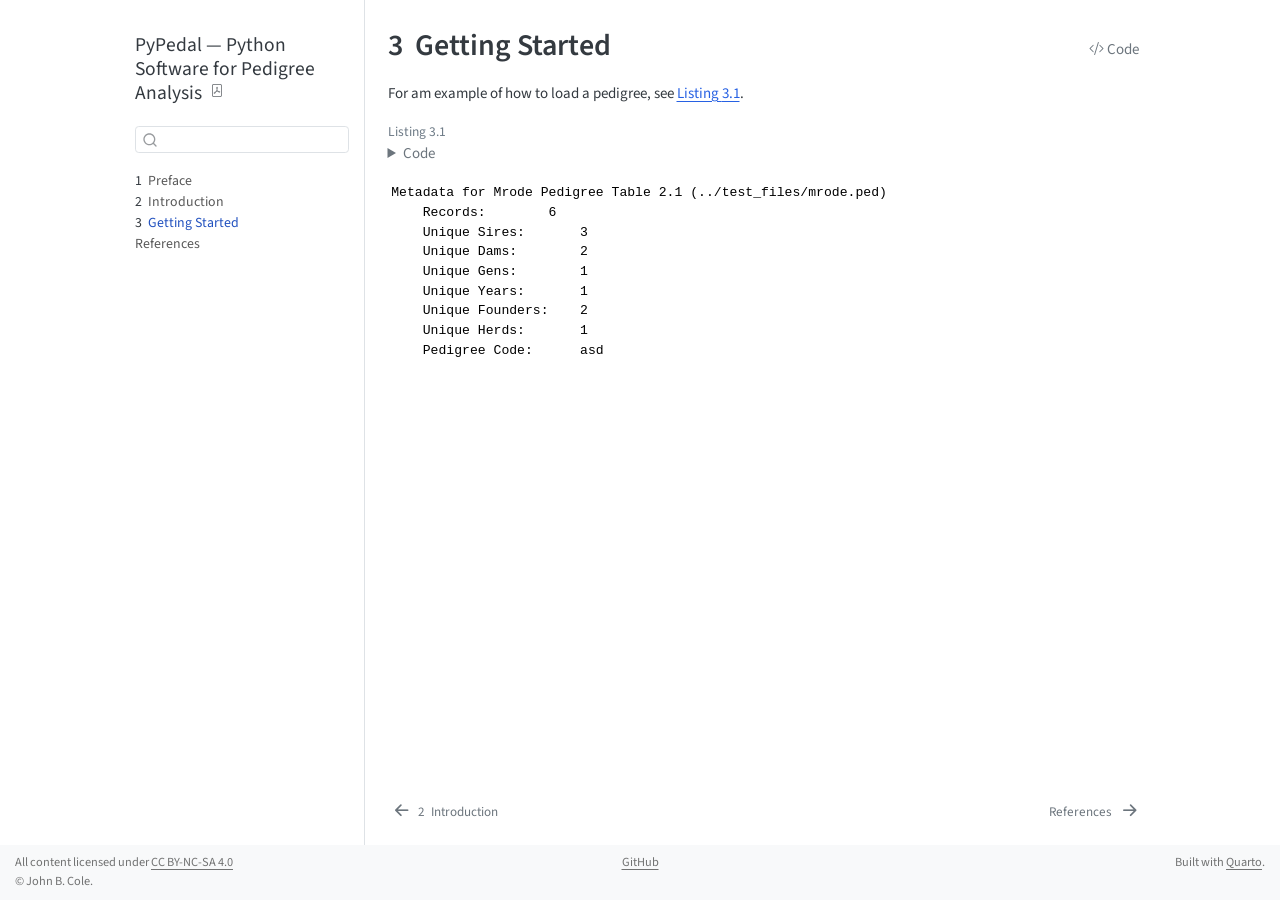
==== docs/docs/getting_started.html @ 2064840a "Started reworking the documents using Quarto." ====
<!DOCTYPE html>
<html xmlns="http://www.w3.org/1999/xhtml" lang="en" xml:lang="en"><head>

<meta charset="utf-8">
<meta name="generator" content="quarto-1.8.26">

<meta name="viewport" content="width=device-width, initial-scale=1.0, user-scalable=yes">

<meta name="description" content="…">

<title>3&nbsp; Getting Started – PyPedal --- Python Software for Pedigree Analysis</title>
<style>
code{white-space: pre-wrap;}
span.smallcaps{font-variant: small-caps;}
div.columns{display: flex; gap: min(4vw, 1.5em);}
div.column{flex: auto; overflow-x: auto;}
div.hanging-indent{margin-left: 1.5em; text-indent: -1.5em;}
ul.task-list{list-style: none;}
ul.task-list li input[type="checkbox"] {
  width: 0.8em;
  margin: 0 0.8em 0.2em -1em; /* quarto-specific, see https://github.com/quarto-dev/quarto-cli/issues/4556 */ 
  vertical-align: middle;
}
/* CSS for syntax highlighting */
html { -webkit-text-size-adjust: 100%; }
pre > code.sourceCode { white-space: pre; position: relative; }
pre > code.sourceCode > span { display: inline-block; line-height: 1.25; }
pre > code.sourceCode > span:empty { height: 1.2em; }
.sourceCode { overflow: visible; }
code.sourceCode > span { color: inherit; text-decoration: inherit; }
div.sourceCode { margin: 1em 0; }
pre.sourceCode { margin: 0; }
@media screen {
div.sourceCode { overflow: auto; }
}
@media print {
pre > code.sourceCode { white-space: pre-wrap; }
pre > code.sourceCode > span { text-indent: -5em; padding-left: 5em; }
}
pre.numberSource code
  { counter-reset: source-line 0; }
pre.numberSource code > span
  { position: relative; left: -4em; counter-increment: source-line; }
pre.numberSource code > span > a:first-child::before
  { content: counter(source-line);
    position: relative; left: -1em; text-align: right; vertical-align: baseline;
    border: none; display: inline-block;
    -webkit-touch-callout: none; -webkit-user-select: none;
    -khtml-user-select: none; -moz-user-select: none;
    -ms-user-select: none; user-select: none;
    padding: 0 4px; width: 4em;
  }
pre.numberSource { margin-left: 3em;  padding-left: 4px; }
div.sourceCode
  {   }
@media screen {
pre > code.sourceCode > span > a:first-child::before { text-decoration: underline; }
}
</style>


<script src="site_libs/quarto-nav/quarto-nav.js"></script>
<script src="site_libs/quarto-nav/headroom.min.js"></script>
<script src="site_libs/clipboard/clipboard.min.js"></script>
<script src="site_libs/quarto-search/autocomplete.umd.js"></script>
<script src="site_libs/quarto-search/fuse.min.js"></script>
<script src="site_libs/quarto-search/quarto-search.js"></script>
<meta name="quarto:offset" content="./">
<link href="./references.html" rel="next">
<link href="./introduction.html" rel="prev">
<script src="site_libs/quarto-html/quarto.js" type="module"></script>
<script src="site_libs/quarto-html/tabsets/tabsets.js" type="module"></script>
<script src="site_libs/quarto-html/axe/axe-check.js" type="module"></script>
<script src="site_libs/quarto-html/popper.min.js"></script>
<script src="site_libs/quarto-html/tippy.umd.min.js"></script>
<script src="site_libs/quarto-html/anchor.min.js"></script>
<link href="site_libs/quarto-html/tippy.css" rel="stylesheet">
<link href="site_libs/quarto-html/quarto-syntax-highlighting-68c8bffd90dad8f2b55c52d7b6410dc0.css" rel="stylesheet" id="quarto-text-highlighting-styles">
<script src="site_libs/bootstrap/bootstrap.min.js"></script>
<link href="site_libs/bootstrap/bootstrap-icons.css" rel="stylesheet">
<link href="site_libs/bootstrap/bootstrap-d0f2a56f10a1a9eb518452f01d2a17ec.min.css" rel="stylesheet" append-hash="true" id="quarto-bootstrap" data-mode="light">
<script id="quarto-search-options" type="application/json">{
  "location": "sidebar",
  "copy-button": false,
  "collapse-after": 3,
  "panel-placement": "start",
  "type": "textbox",
  "limit": 50,
  "keyboard-shortcut": [
    "f",
    "/",
    "s"
  ],
  "show-item-context": false,
  "language": {
    "search-no-results-text": "No results",
    "search-matching-documents-text": "matching documents",
    "search-copy-link-title": "Copy link to search",
    "search-hide-matches-text": "Hide additional matches",
    "search-more-match-text": "more match in this document",
    "search-more-matches-text": "more matches in this document",
    "search-clear-button-title": "Clear",
    "search-text-placeholder": "",
    "search-detached-cancel-button-title": "Cancel",
    "search-submit-button-title": "Submit",
    "search-label": "Search"
  }
}</script>
<style>html{ scroll-behavior: smooth; }</style>


</head>

<body class="nav-sidebar floating fullcontent quarto-light">

<div id="quarto-search-results"></div>
  <header id="quarto-header" class="headroom fixed-top">
  <nav class="quarto-secondary-nav">
    <div class="container-fluid d-flex">
      <button type="button" class="quarto-btn-toggle btn" data-bs-toggle="collapse" role="button" data-bs-target=".quarto-sidebar-collapse-item" aria-controls="quarto-sidebar" aria-expanded="false" aria-label="Toggle sidebar navigation" onclick="if (window.quartoToggleHeadroom) { window.quartoToggleHeadroom(); }">
        <i class="bi bi-layout-text-sidebar-reverse"></i>
      </button>
        <nav class="quarto-page-breadcrumbs" aria-label="breadcrumb"><ol class="breadcrumb"><li class="breadcrumb-item"><a href="./getting_started.html"><span class="chapter-number">3</span>&nbsp; <span class="chapter-title">Getting Started</span></a></li></ol></nav>
        <a class="flex-grow-1" role="navigation" data-bs-toggle="collapse" data-bs-target=".quarto-sidebar-collapse-item" aria-controls="quarto-sidebar" aria-expanded="false" aria-label="Toggle sidebar navigation" onclick="if (window.quartoToggleHeadroom) { window.quartoToggleHeadroom(); }">      
        </a>
      <button type="button" class="btn quarto-search-button" aria-label="Search" onclick="window.quartoOpenSearch();">
        <i class="bi bi-search"></i>
      </button>
    </div>
  </nav>
</header>
<!-- content -->
<div id="quarto-content" class="quarto-container page-columns page-rows-contents page-layout-article">
<!-- sidebar -->
  <nav id="quarto-sidebar" class="sidebar collapse collapse-horizontal quarto-sidebar-collapse-item sidebar-navigation floating overflow-auto">
    <div class="pt-lg-2 mt-2 text-left sidebar-header">
    <div class="sidebar-title mb-0 py-0">
      <a href="./">PyPedal — Python Software for Pedigree Analysis</a> 
        <div class="sidebar-tools-main">
    <a href="./PyPedal-----Python-Software-for-Pedigree-Analysis.pdf" title="Download PDF" class="quarto-navigation-tool px-1" aria-label="Download PDF"><i class="bi bi-file-pdf"></i></a>
</div>
    </div>
      </div>
        <div class="mt-2 flex-shrink-0 align-items-center">
        <div class="sidebar-search">
        <div id="quarto-search" class="" title="Search"></div>
        </div>
        </div>
    <div class="sidebar-menu-container"> 
    <ul class="list-unstyled mt-1">
        <li class="sidebar-item">
  <div class="sidebar-item-container"> 
  <a href="./index.html" class="sidebar-item-text sidebar-link">
 <span class="menu-text"><span class="chapter-number">1</span>&nbsp; <span class="chapter-title">Preface</span></span></a>
  </div>
</li>
        <li class="sidebar-item">
  <div class="sidebar-item-container"> 
  <a href="./introduction.html" class="sidebar-item-text sidebar-link">
 <span class="menu-text"><span class="chapter-number">2</span>&nbsp; <span class="chapter-title">Introduction</span></span></a>
  </div>
</li>
        <li class="sidebar-item">
  <div class="sidebar-item-container"> 
  <a href="./getting_started.html" class="sidebar-item-text sidebar-link active">
 <span class="menu-text"><span class="chapter-number">3</span>&nbsp; <span class="chapter-title">Getting Started</span></span></a>
  </div>
</li>
        <li class="sidebar-item">
  <div class="sidebar-item-container"> 
  <a href="./references.html" class="sidebar-item-text sidebar-link">
 <span class="menu-text">References</span></a>
  </div>
</li>
    </ul>
    </div>
</nav>
<div id="quarto-sidebar-glass" class="quarto-sidebar-collapse-item" data-bs-toggle="collapse" data-bs-target=".quarto-sidebar-collapse-item"></div>
<!-- margin-sidebar -->
    
<!-- main -->
<main class="content" id="quarto-document-content">

<header id="title-block-header" class="quarto-title-block default">
<div class="quarto-title">
<div class="quarto-title-block"><div><h1 class="title"><span class="chapter-number">3</span>&nbsp; <span class="chapter-title">Getting Started</span></h1><button type="button" class="btn code-tools-button" id="quarto-code-tools-source"><i class="bi"></i> Code</button></div></div>
</div>



<div class="quarto-title-meta">

    
  
    
  </div>
  


</header>


<p>For am example of how to load a pedigree, see <a href="#lst-load-pedigree" class="quarto-xref">Listing&nbsp;<span>3.1</span></a>.</p>
<div id="lst-load-pedigree" class="cell listing quarto-float quarto-figure quarto-figure-left anchored" data-execution_count="1">
<figure class="quarto-float quarto-float-lst figure">
<figcaption class="quarto-float-caption-top quarto-float-caption quarto-float-lst quarto-uncaptioned" id="lst-load-pedigree-caption-0ceaefa1-69ba-4598-a22c-09a6ac19f8ca">
Listing&nbsp;3.1
</figcaption>
<div aria-describedby="lst-load-pedigree-caption-0ceaefa1-69ba-4598-a22c-09a6ac19f8ca">
<details class="code-fold">
<summary>Code</summary>
<div class="code-copy-outer-scaffold"><div class="sourceCode cell-code" id="cb1"><pre class="sourceCode python code-with-copy"><code class="sourceCode python"><span id="cb1-1"><a href="#cb1-1" aria-hidden="true" tabindex="-1"></a><span class="im">from</span> PyPedal <span class="im">import</span> pyp_newclasses</span>
<span id="cb1-2"><a href="#cb1-2" aria-hidden="true" tabindex="-1"></a>options <span class="op">=</span> {</span>
<span id="cb1-3"><a href="#cb1-3" aria-hidden="true" tabindex="-1"></a>    <span class="st">'renumber'</span>: <span class="dv">0</span>,</span>
<span id="cb1-4"><a href="#cb1-4" aria-hidden="true" tabindex="-1"></a>    <span class="st">'pedfile'</span>: <span class="st">'../test_files/mrode.ped'</span>,</span>
<span id="cb1-5"><a href="#cb1-5" aria-hidden="true" tabindex="-1"></a>    <span class="st">'pedformat'</span>: <span class="st">'asd'</span>,</span>
<span id="cb1-6"><a href="#cb1-6" aria-hidden="true" tabindex="-1"></a>    <span class="st">'pedname'</span>: <span class="st">'Mrode Pedigree Table 2.1'</span>,</span>
<span id="cb1-7"><a href="#cb1-7" aria-hidden="true" tabindex="-1"></a>    <span class="st">'pedigree_is_renumbered'</span>: <span class="dv">1</span>,</span>
<span id="cb1-8"><a href="#cb1-8" aria-hidden="true" tabindex="-1"></a>    <span class="st">'messages'</span>: <span class="st">'quiet'</span>,</span>
<span id="cb1-9"><a href="#cb1-9" aria-hidden="true" tabindex="-1"></a>}</span>
<span id="cb1-10"><a href="#cb1-10" aria-hidden="true" tabindex="-1"></a>result <span class="op">=</span> pyp_newclasses.load_pedigree(options)</span>
<span id="cb1-11"><a href="#cb1-11" aria-hidden="true" tabindex="-1"></a>result.metadata.printme()</span></code></pre></div><button title="Copy to Clipboard" class="code-copy-button"><i class="bi"></i></button></div>
</details>
<div class="cell-output cell-output-stdout">
<pre><code>Metadata for Mrode Pedigree Table 2.1 (../test_files/mrode.ped)
    Records:        6
    Unique Sires:       3
    Unique Dams:        2
    Unique Gens:        1
    Unique Years:       1
    Unique Founders:    2
    Unique Herds:       1
    Pedigree Code:      asd</code></pre>
</div>
</div>
</figure>
</div>


<!-- -->


</main> <!-- /main -->
<script id="quarto-html-after-body" type="application/javascript">
  window.document.addEventListener("DOMContentLoaded", function (event) {
    const icon = "";
    const anchorJS = new window.AnchorJS();
    anchorJS.options = {
      placement: 'right',
      icon: icon
    };
    anchorJS.add('.anchored');
    const isCodeAnnotation = (el) => {
      for (const clz of el.classList) {
        if (clz.startsWith('code-annotation-')) {                     
          return true;
        }
      }
      return false;
    }
    const onCopySuccess = function(e) {
      // button target
      const button = e.trigger;
      // don't keep focus
      button.blur();
      // flash "checked"
      button.classList.add('code-copy-button-checked');
      var currentTitle = button.getAttribute("title");
      button.setAttribute("title", "Copied!");
      let tooltip;
      if (window.bootstrap) {
        button.setAttribute("data-bs-toggle", "tooltip");
        button.setAttribute("data-bs-placement", "left");
        button.setAttribute("data-bs-title", "Copied!");
        tooltip = new bootstrap.Tooltip(button, 
          { trigger: "manual", 
            customClass: "code-copy-button-tooltip",
            offset: [0, -8]});
        tooltip.show();    
      }
      setTimeout(function() {
        if (tooltip) {
          tooltip.hide();
          button.removeAttribute("data-bs-title");
          button.removeAttribute("data-bs-toggle");
          button.removeAttribute("data-bs-placement");
        }
        button.setAttribute("title", currentTitle);
        button.classList.remove('code-copy-button-checked');
      }, 1000);
      // clear code selection
      e.clearSelection();
    }
    const getTextToCopy = function(trigger) {
      const outerScaffold = trigger.parentElement.cloneNode(true);
      const codeEl = outerScaffold.querySelector('code');
      for (const childEl of codeEl.children) {
        if (isCodeAnnotation(childEl)) {
          childEl.remove();
        }
      }
      return codeEl.innerText;
    }
    const clipboard = new window.ClipboardJS('.code-copy-button:not([data-in-quarto-modal])', {
      text: getTextToCopy
    });
    clipboard.on('success', onCopySuccess);
    if (window.document.getElementById('quarto-embedded-source-code-modal')) {
      const clipboardModal = new window.ClipboardJS('.code-copy-button[data-in-quarto-modal]', {
        text: getTextToCopy,
        container: window.document.getElementById('quarto-embedded-source-code-modal')
      });
      clipboardModal.on('success', onCopySuccess);
    }
    const viewSource = window.document.getElementById('quarto-view-source') ||
                       window.document.getElementById('quarto-code-tools-source');
    if (viewSource) {
      const sourceUrl = viewSource.getAttribute("data-quarto-source-url");
      viewSource.addEventListener("click", function(e) {
        if (sourceUrl) {
          // rstudio viewer pane
          if (/\bcapabilities=\b/.test(window.location)) {
            window.open(sourceUrl);
          } else {
            window.location.href = sourceUrl;
          }
        } else {
          const modal = new bootstrap.Modal(document.getElementById('quarto-embedded-source-code-modal'));
          modal.show();
        }
        return false;
      });
    }
    function toggleCodeHandler(show) {
      return function(e) {
        const detailsSrc = window.document.querySelectorAll(".cell > details > .sourceCode");
        for (let i=0; i<detailsSrc.length; i++) {
          const details = detailsSrc[i].parentElement;
          if (show) {
            details.open = true;
          } else {
            details.removeAttribute("open");
          }
        }
        const cellCodeDivs = window.document.querySelectorAll(".cell > .sourceCode");
        const fromCls = show ? "hidden" : "unhidden";
        const toCls = show ? "unhidden" : "hidden";
        for (let i=0; i<cellCodeDivs.length; i++) {
          const codeDiv = cellCodeDivs[i];
          if (codeDiv.classList.contains(fromCls)) {
            codeDiv.classList.remove(fromCls);
            codeDiv.classList.add(toCls);
          } 
        }
        return false;
      }
    }
    const hideAllCode = window.document.getElementById("quarto-hide-all-code");
    if (hideAllCode) {
      hideAllCode.addEventListener("click", toggleCodeHandler(false));
    }
    const showAllCode = window.document.getElementById("quarto-show-all-code");
    if (showAllCode) {
      showAllCode.addEventListener("click", toggleCodeHandler(true));
    }
      var localhostRegex = new RegExp(/^(?:http|https):\/\/localhost\:?[0-9]*\//);
      var mailtoRegex = new RegExp(/^mailto:/);
        var filterRegex = new RegExp('/' + window.location.host + '/');
      var isInternal = (href) => {
          return filterRegex.test(href) || localhostRegex.test(href) || mailtoRegex.test(href);
      }
      // Inspect non-navigation links and adorn them if external
     var links = window.document.querySelectorAll('a[href]:not(.nav-link):not(.navbar-brand):not(.toc-action):not(.sidebar-link):not(.sidebar-item-toggle):not(.pagination-link):not(.no-external):not([aria-hidden]):not(.dropdown-item):not(.quarto-navigation-tool):not(.about-link)');
      for (var i=0; i<links.length; i++) {
        const link = links[i];
        if (!isInternal(link.href)) {
          // undo the damage that might have been done by quarto-nav.js in the case of
          // links that we want to consider external
          if (link.dataset.originalHref !== undefined) {
            link.href = link.dataset.originalHref;
          }
        }
      }
    function tippyHover(el, contentFn, onTriggerFn, onUntriggerFn) {
      const config = {
        allowHTML: true,
        maxWidth: 500,
        delay: 100,
        arrow: false,
        appendTo: function(el) {
            return el.parentElement;
        },
        interactive: true,
        interactiveBorder: 10,
        theme: 'quarto',
        placement: 'bottom-start',
      };
      if (contentFn) {
        config.content = contentFn;
      }
      if (onTriggerFn) {
        config.onTrigger = onTriggerFn;
      }
      if (onUntriggerFn) {
        config.onUntrigger = onUntriggerFn;
      }
      window.tippy(el, config); 
    }
    const noterefs = window.document.querySelectorAll('a[role="doc-noteref"]');
    for (var i=0; i<noterefs.length; i++) {
      const ref = noterefs[i];
      tippyHover(ref, function() {
        // use id or data attribute instead here
        let href = ref.getAttribute('data-footnote-href') || ref.getAttribute('href');
        try { href = new URL(href).hash; } catch {}
        const id = href.replace(/^#\/?/, "");
        const note = window.document.getElementById(id);
        if (note) {
          return note.innerHTML;
        } else {
          return "";
        }
      });
    }
    const xrefs = window.document.querySelectorAll('a.quarto-xref');
    const processXRef = (id, note) => {
      // Strip column container classes
      const stripColumnClz = (el) => {
        el.classList.remove("page-full", "page-columns");
        if (el.children) {
          for (const child of el.children) {
            stripColumnClz(child);
          }
        }
      }
      stripColumnClz(note)
      if (id === null || id.startsWith('sec-')) {
        // Special case sections, only their first couple elements
        const container = document.createElement("div");
        if (note.children && note.children.length > 2) {
          container.appendChild(note.children[0].cloneNode(true));
          for (let i = 1; i < note.children.length; i++) {
            const child = note.children[i];
            if (child.tagName === "P" && child.innerText === "") {
              continue;
            } else {
              container.appendChild(child.cloneNode(true));
              break;
            }
          }
          if (window.Quarto?.typesetMath) {
            window.Quarto.typesetMath(container);
          }
          return container.innerHTML
        } else {
          if (window.Quarto?.typesetMath) {
            window.Quarto.typesetMath(note);
          }
          return note.innerHTML;
        }
      } else {
        // Remove any anchor links if they are present
        const anchorLink = note.querySelector('a.anchorjs-link');
        if (anchorLink) {
          anchorLink.remove();
        }
        if (window.Quarto?.typesetMath) {
          window.Quarto.typesetMath(note);
        }
        if (note.classList.contains("callout")) {
          return note.outerHTML;
        } else {
          return note.innerHTML;
        }
      }
    }
    for (var i=0; i<xrefs.length; i++) {
      const xref = xrefs[i];
      tippyHover(xref, undefined, function(instance) {
        instance.disable();
        let url = xref.getAttribute('href');
        let hash = undefined; 
        if (url.startsWith('#')) {
          hash = url;
        } else {
          try { hash = new URL(url).hash; } catch {}
        }
        if (hash) {
          const id = hash.replace(/^#\/?/, "");
          const note = window.document.getElementById(id);
          if (note !== null) {
            try {
              const html = processXRef(id, note.cloneNode(true));
              instance.setContent(html);
            } finally {
              instance.enable();
              instance.show();
            }
          } else {
            // See if we can fetch this
            fetch(url.split('#')[0])
            .then(res => res.text())
            .then(html => {
              const parser = new DOMParser();
              const htmlDoc = parser.parseFromString(html, "text/html");
              const note = htmlDoc.getElementById(id);
              if (note !== null) {
                const html = processXRef(id, note);
                instance.setContent(html);
              } 
            }).finally(() => {
              instance.enable();
              instance.show();
            });
          }
        } else {
          // See if we can fetch a full url (with no hash to target)
          // This is a special case and we should probably do some content thinning / targeting
          fetch(url)
          .then(res => res.text())
          .then(html => {
            const parser = new DOMParser();
            const htmlDoc = parser.parseFromString(html, "text/html");
            const note = htmlDoc.querySelector('main.content');
            if (note !== null) {
              // This should only happen for chapter cross references
              // (since there is no id in the URL)
              // remove the first header
              if (note.children.length > 0 && note.children[0].tagName === "HEADER") {
                note.children[0].remove();
              }
              const html = processXRef(null, note);
              instance.setContent(html);
            } 
          }).finally(() => {
            instance.enable();
            instance.show();
          });
        }
      }, function(instance) {
      });
    }
        let selectedAnnoteEl;
        const selectorForAnnotation = ( cell, annotation) => {
          let cellAttr = 'data-code-cell="' + cell + '"';
          let lineAttr = 'data-code-annotation="' +  annotation + '"';
          const selector = 'span[' + cellAttr + '][' + lineAttr + ']';
          return selector;
        }
        const selectCodeLines = (annoteEl) => {
          const doc = window.document;
          const targetCell = annoteEl.getAttribute("data-target-cell");
          const targetAnnotation = annoteEl.getAttribute("data-target-annotation");
          const annoteSpan = window.document.querySelector(selectorForAnnotation(targetCell, targetAnnotation));
          const lines = annoteSpan.getAttribute("data-code-lines").split(",");
          const lineIds = lines.map((line) => {
            return targetCell + "-" + line;
          })
          let top = null;
          let height = null;
          let parent = null;
          if (lineIds.length > 0) {
              //compute the position of the single el (top and bottom and make a div)
              const el = window.document.getElementById(lineIds[0]);
              top = el.offsetTop;
              height = el.offsetHeight;
              parent = el.parentElement.parentElement;
            if (lineIds.length > 1) {
              const lastEl = window.document.getElementById(lineIds[lineIds.length - 1]);
              const bottom = lastEl.offsetTop + lastEl.offsetHeight;
              height = bottom - top;
            }
            if (top !== null && height !== null && parent !== null) {
              // cook up a div (if necessary) and position it 
              let div = window.document.getElementById("code-annotation-line-highlight");
              if (div === null) {
                div = window.document.createElement("div");
                div.setAttribute("id", "code-annotation-line-highlight");
                div.style.position = 'absolute';
                parent.appendChild(div);
              }
              div.style.top = top - 2 + "px";
              div.style.height = height + 4 + "px";
              div.style.left = 0;
              let gutterDiv = window.document.getElementById("code-annotation-line-highlight-gutter");
              if (gutterDiv === null) {
                gutterDiv = window.document.createElement("div");
                gutterDiv.setAttribute("id", "code-annotation-line-highlight-gutter");
                gutterDiv.style.position = 'absolute';
                const codeCell = window.document.getElementById(targetCell);
                const gutter = codeCell.querySelector('.code-annotation-gutter');
                gutter.appendChild(gutterDiv);
              }
              gutterDiv.style.top = top - 2 + "px";
              gutterDiv.style.height = height + 4 + "px";
            }
            selectedAnnoteEl = annoteEl;
          }
        };
        const unselectCodeLines = () => {
          const elementsIds = ["code-annotation-line-highlight", "code-annotation-line-highlight-gutter"];
          elementsIds.forEach((elId) => {
            const div = window.document.getElementById(elId);
            if (div) {
              div.remove();
            }
          });
          selectedAnnoteEl = undefined;
        };
          // Handle positioning of the toggle
      window.addEventListener(
        "resize",
        throttle(() => {
          elRect = undefined;
          if (selectedAnnoteEl) {
            selectCodeLines(selectedAnnoteEl);
          }
        }, 10)
      );
      function throttle(fn, ms) {
      let throttle = false;
      let timer;
        return (...args) => {
          if(!throttle) { // first call gets through
              fn.apply(this, args);
              throttle = true;
          } else { // all the others get throttled
              if(timer) clearTimeout(timer); // cancel #2
              timer = setTimeout(() => {
                fn.apply(this, args);
                timer = throttle = false;
              }, ms);
          }
        };
      }
        // Attach click handler to the DT
        const annoteDls = window.document.querySelectorAll('dt[data-target-cell]');
        for (const annoteDlNode of annoteDls) {
          annoteDlNode.addEventListener('click', (event) => {
            const clickedEl = event.target;
            if (clickedEl !== selectedAnnoteEl) {
              unselectCodeLines();
              const activeEl = window.document.querySelector('dt[data-target-cell].code-annotation-active');
              if (activeEl) {
                activeEl.classList.remove('code-annotation-active');
              }
              selectCodeLines(clickedEl);
              clickedEl.classList.add('code-annotation-active');
            } else {
              // Unselect the line
              unselectCodeLines();
              clickedEl.classList.remove('code-annotation-active');
            }
          });
        }
    const findCites = (el) => {
      const parentEl = el.parentElement;
      if (parentEl) {
        const cites = parentEl.dataset.cites;
        if (cites) {
          return {
            el,
            cites: cites.split(' ')
          };
        } else {
          return findCites(el.parentElement)
        }
      } else {
        return undefined;
      }
    };
    var bibliorefs = window.document.querySelectorAll('a[role="doc-biblioref"]');
    for (var i=0; i<bibliorefs.length; i++) {
      const ref = bibliorefs[i];
      const citeInfo = findCites(ref);
      if (citeInfo) {
        tippyHover(citeInfo.el, function() {
          var popup = window.document.createElement('div');
          citeInfo.cites.forEach(function(cite) {
            var citeDiv = window.document.createElement('div');
            citeDiv.classList.add('hanging-indent');
            citeDiv.classList.add('csl-entry');
            var biblioDiv = window.document.getElementById('ref-' + cite);
            if (biblioDiv) {
              citeDiv.innerHTML = biblioDiv.innerHTML;
            }
            popup.appendChild(citeDiv);
          });
          return popup.innerHTML;
        });
      }
    }
  });
  </script>
<nav class="page-navigation">
  <div class="nav-page nav-page-previous">
      <a href="./introduction.html" class="pagination-link" aria-label="Introduction">
        <i class="bi bi-arrow-left-short"></i> <span class="nav-page-text"><span class="chapter-number">2</span>&nbsp; <span class="chapter-title">Introduction</span></span>
      </a>          
  </div>
  <div class="nav-page nav-page-next">
      <a href="./references.html" class="pagination-link" aria-label="References">
        <span class="nav-page-text">References</span> <i class="bi bi-arrow-right-short"></i>
      </a>
  </div>
</nav><div class="modal fade" id="quarto-embedded-source-code-modal" tabindex="-1" aria-labelledby="quarto-embedded-source-code-modal-label" aria-hidden="true"><div class="modal-dialog modal-dialog-scrollable"><div class="modal-content"><div class="modal-header"><h5 class="modal-title" id="quarto-embedded-source-code-modal-label">Source Code</h5><button class="btn-close" data-bs-dismiss="modal"></button></div><div class="modal-body"><div class="">
<div class="code-copy-outer-scaffold"><div class="sourceCode" id="cb3" data-shortcodes="false"><pre class="sourceCode markdown code-with-copy"><code class="sourceCode markdown"><span id="cb3-1"><a href="#cb3-1" aria-hidden="true" tabindex="-1"></a><span class="co">---</span></span>
<span id="cb3-2"><a href="#cb3-2" aria-hidden="true" tabindex="-1"></a><span class="an">title:</span><span class="co"> "Getting Started"</span></span>
<span id="cb3-3"><a href="#cb3-3" aria-hidden="true" tabindex="-1"></a><span class="co">---</span></span>
<span id="cb3-4"><a href="#cb3-4" aria-hidden="true" tabindex="-1"></a></span>
<span id="cb3-5"><a href="#cb3-5" aria-hidden="true" tabindex="-1"></a>For am example of how to load a pedigree, see @lst-load-pedigree.</span>
<span id="cb3-6"><a href="#cb3-6" aria-hidden="true" tabindex="-1"></a></span>
<span id="cb3-9"><a href="#cb3-9" aria-hidden="true" tabindex="-1"></a><span class="in">```{python}</span></span>
<span id="cb3-10"><a href="#cb3-10" aria-hidden="true" tabindex="-1"></a><span class="co">#| label: lst-load-pedigree</span></span>
<span id="cb3-11"><a href="#cb3-11" aria-hidden="true" tabindex="-1"></a><span class="co">#| fig-cap: "Loading a pedigree into PyPedal"</span></span>
<span id="cb3-12"><a href="#cb3-12" aria-hidden="true" tabindex="-1"></a></span>
<span id="cb3-13"><a href="#cb3-13" aria-hidden="true" tabindex="-1"></a><span class="im">from</span> PyPedal <span class="im">import</span> pyp_newclasses</span>
<span id="cb3-14"><a href="#cb3-14" aria-hidden="true" tabindex="-1"></a>options <span class="op">=</span> {</span>
<span id="cb3-15"><a href="#cb3-15" aria-hidden="true" tabindex="-1"></a>    <span class="st">'renumber'</span>: <span class="dv">0</span>,</span>
<span id="cb3-16"><a href="#cb3-16" aria-hidden="true" tabindex="-1"></a>    <span class="st">'pedfile'</span>: <span class="st">'../test_files/mrode.ped'</span>,</span>
<span id="cb3-17"><a href="#cb3-17" aria-hidden="true" tabindex="-1"></a>    <span class="st">'pedformat'</span>: <span class="st">'asd'</span>,</span>
<span id="cb3-18"><a href="#cb3-18" aria-hidden="true" tabindex="-1"></a>    <span class="st">'pedname'</span>: <span class="st">'Mrode Pedigree Table 2.1'</span>,</span>
<span id="cb3-19"><a href="#cb3-19" aria-hidden="true" tabindex="-1"></a>    <span class="st">'pedigree_is_renumbered'</span>: <span class="dv">1</span>,</span>
<span id="cb3-20"><a href="#cb3-20" aria-hidden="true" tabindex="-1"></a>    <span class="st">'messages'</span>: <span class="st">'quiet'</span>,</span>
<span id="cb3-21"><a href="#cb3-21" aria-hidden="true" tabindex="-1"></a>}</span>
<span id="cb3-22"><a href="#cb3-22" aria-hidden="true" tabindex="-1"></a>result <span class="op">=</span> pyp_newclasses.load_pedigree(options)</span>
<span id="cb3-23"><a href="#cb3-23" aria-hidden="true" tabindex="-1"></a>result.metadata.printme()</span>
<span id="cb3-24"><a href="#cb3-24" aria-hidden="true" tabindex="-1"></a><span class="in">```</span></span>
</code></pre></div><button title="Copy to Clipboard" class="code-copy-button" data-in-quarto-modal=""><i class="bi"></i></button></div>
</div></div></div></div></div>
</div> <!-- /content -->
<footer class="footer">
  <div class="nav-footer">
    <div class="nav-footer-left">
<p>All content licensed under <a href="https://creativecommons.org/licenses/by-nc-sa/4.0/">CC BY-NC-SA 4.0</a> <br> © John B. Cole.</p>
</div>   
    <div class="nav-footer-center">
<p><a href="https://github.com/wintermind/pypedal3">GitHub</a></p>
</div>
    <div class="nav-footer-right">
<p>Built with <a href="https://quarto.org/">Quarto</a>.</p>
</div>
  </div>
</footer>




<script src="site_libs/quarto-html/zenscroll-min.js"></script>
</body></html>
---- docs/docs/site_libs/quarto-html/tippy.css ----
.tippy-box[data-animation=fade][data-state=hidden]{opacity:0}[data-tippy-root]{max-width:calc(100vw - 10px)}.tippy-box{position:relative;background-color:#333;color:#fff;border-radius:4px;font-size:14px;line-height:1.4;white-space:normal;outline:0;transition-property:transform,visibility,opacity}.tippy-box[data-placement^=top]>.tippy-arrow{bottom:0}.tippy-box[data-placement^=top]>.tippy-arrow:before{bottom:-7px;left:0;border-width:8px 8px 0;border-top-color:initial;transform-origin:center top}.tippy-box[data-placement^=bottom]>.tippy-arrow{top:0}.tippy-box[data-placement^=bottom]>.tippy-arrow:before{top:-7px;left:0;border-width:0 8px 8px;border-bottom-color:initial;transform-origin:center bottom}.tippy-box[data-placement^=left]>.tippy-arrow{right:0}.tippy-box[data-placement^=left]>.tippy-arrow:before{border-width:8px 0 8px 8px;border-left-color:initial;right:-7px;transform-origin:center left}.tippy-box[data-placement^=right]>.tippy-arrow{left:0}.tippy-box[data-placement^=right]>.tippy-arrow:before{left:-7px;border-width:8px 8px 8px 0;border-right-color:initial;transform-origin:center right}.tippy-box[data-inertia][data-state=visible]{transition-timing-function:cubic-bezier(.54,1.5,.38,1.11)}.tippy-arrow{width:16px;height:16px;color:#333}.tippy-arrow:before{content:"";position:absolute;border-color:transparent;border-style:solid}.tippy-content{position:relative;padding:5px 9px;z-index:1}
---- docs/docs/site_libs/quarto-html/quarto-syntax-highlighting-68c8bffd90dad8f2b55c52d7b6410dc0.css ----
/* quarto syntax highlight colors */
:root {
  --quarto-hl-al-color: #ff0000;
  --quarto-hl-an-color: #60a0b0;
  --quarto-hl-at-color: #7d9029;
  --quarto-hl-bn-color: #40a070;
  --quarto-hl-bu-color: #008000;
  --quarto-hl-ch-color: #4070a0;
  --quarto-hl-co-color: #60a0b0;
  --quarto-hl-cv-color: #60a0b0;
  --quarto-hl-cn-color: #880000;
  --quarto-hl-cf-color: #007020;
  --quarto-hl-dt-color: #902000;
  --quarto-hl-dv-color: #40a070;
  --quarto-hl-do-color: #ba2121;
  --quarto-hl-er-color: #ff0000;
  --quarto-hl-ex-color: inherit;
  --quarto-hl-fl-color: #40a070;
  --quarto-hl-fu-color: #06287e;
  --quarto-hl-im-color: #008000;
  --quarto-hl-in-color: #60a0b0;
  --quarto-hl-kw-color: #007020;
  --quarto-hl-op-color: #666666;
  --quarto-hl-ot-color: #007020;
  --quarto-hl-pp-color: #bc7a00;
  --quarto-hl-sc-color: #4070a0;
  --quarto-hl-ss-color: #bb6688;
  --quarto-hl-st-color: #4070a0;
  --quarto-hl-va-color: #19177c;
  --quarto-hl-vs-color: #4070a0;
  --quarto-hl-wa-color: #60a0b0;
}

/* other quarto variables */
:root {
  --quarto-font-monospace: SFMono-Regular, Menlo, Monaco, Consolas, "Liberation Mono", "Courier New", monospace;
}

/* syntax highlight based on Pandoc's rules */
/* Alert */
code span.al {
  color: #ff0000;
  font-weight: bold;
  font-style: inherit;
}

/* Annotation */
code span.an {
  color: #60a0b0;
  font-weight: bold;
  font-style: italic;
}

/* Attribute */
code span.at {
  color: #7d9029;
  font-style: inherit;
}

/* BaseN */
code span.bn {
  color: #40a070;
  font-style: inherit;
}

/* BuiltIn */
code span.bu {
  color: #008000;
  font-style: inherit;
}

/* ControlFlow */
code span.cf {
  color: #007020;
  font-weight: bold;
  font-style: inherit;
}

/* Char */
code span.ch {
  color: #4070a0;
  font-style: inherit;
}

/* Constant */
code span.cn {
  color: #880000;
  font-style: inherit;
}

/* Comment */
code span.co {
  color: #60a0b0;
  font-style: italic;
}

/* CommentVar */
code span.cv {
  color: #60a0b0;
  font-weight: bold;
  font-style: italic;
}

/* Documentation */
code span.do {
  color: #ba2121;
  font-style: italic;
}

/* DataType */
code span.dt {
  color: #902000;
  font-style: inherit;
}

/* DecVal */
code span.dv {
  color: #40a070;
  font-style: inherit;
}

/* Error */
code span.er {
  color: #ff0000;
  font-weight: bold;
  font-style: inherit;
}

/* Extension */
code span.ex {
  font-style: inherit;
}

/* Float */
code span.fl {
  color: #40a070;
  font-style: inherit;
}

/* Function */
code span.fu {
  color: #06287e;
  font-style: inherit;
}

/* Import */
code span.im {
  color: #008000;
  font-weight: bold;
  font-style: inherit;
}

/* Information */
code span.in {
  color: #60a0b0;
  font-weight: bold;
  font-style: italic;
}

/* Keyword */
code span.kw {
  color: #007020;
  font-weight: bold;
  font-style: inherit;
}

/* Operator */
code span.op {
  color: #666666;
  font-style: inherit;
}

/* Other */
code span.ot {
  color: #007020;
  font-style: inherit;
}

/* Preprocessor */
code span.pp {
  color: #bc7a00;
  font-style: inherit;
}

/* SpecialChar */
code span.sc {
  color: #4070a0;
  font-style: inherit;
}

/* SpecialString */
code span.ss {
  color: #bb6688;
  font-style: inherit;
}

/* String */
code span.st {
  color: #4070a0;
  font-style: inherit;
}

/* Variable */
code span.va {
  color: #19177c;
  font-style: inherit;
}

/* VerbatimString */
code span.vs {
  color: #4070a0;
  font-style: inherit;
}

/* Warning */
code span.wa {
  color: #60a0b0;
  font-weight: bold;
  font-style: italic;
}

.prevent-inlining {
  content: "</";
}

/*# sourceMappingURL=bea570f0e60fc0cf6f0ca2b165c51acb.css.map */
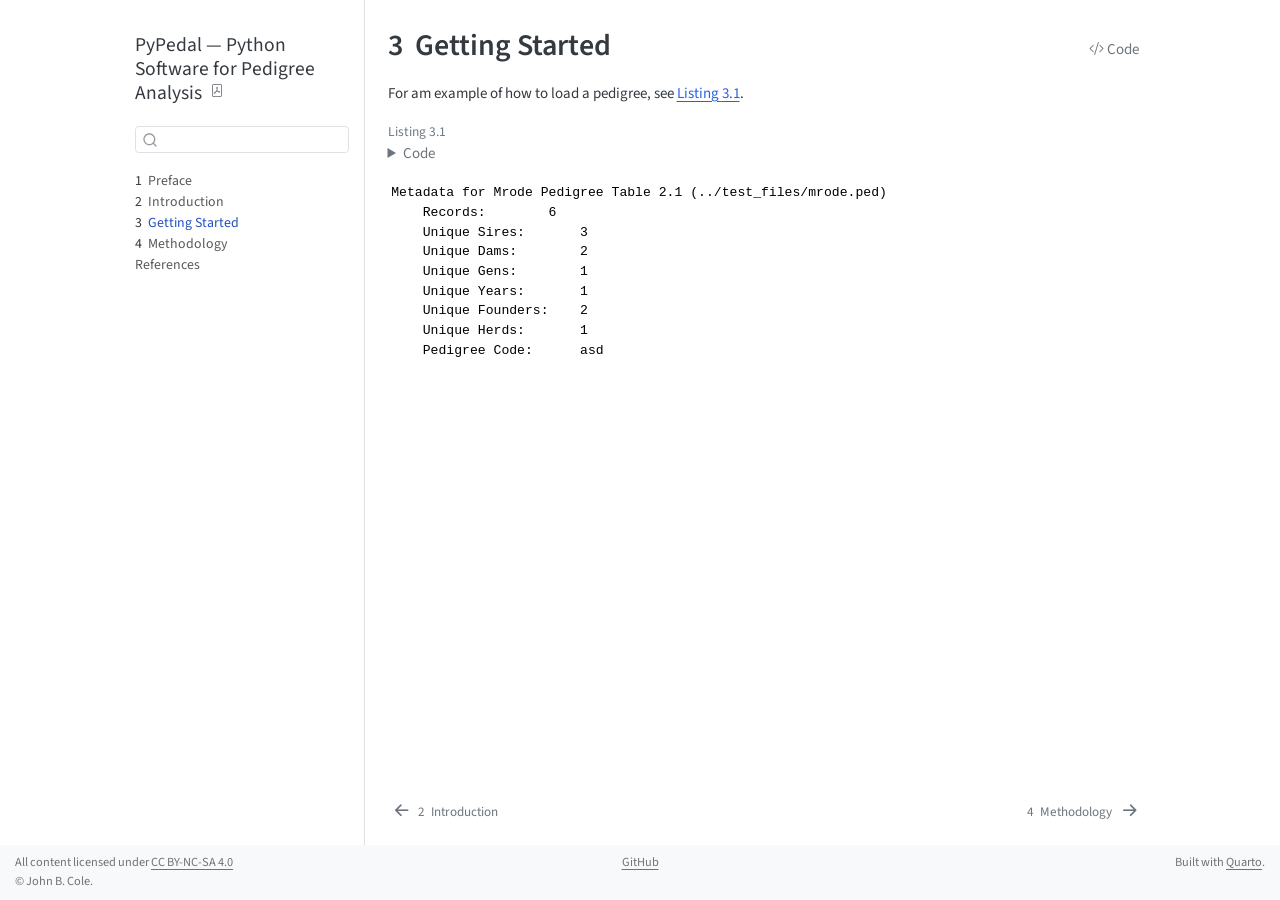
==== commit ab614eb0: "More documentation work. Fixed one renumbering bug and, in so doing, created another that's now fixe" ====
--- a/docs/docs/getting_started.html
+++ b/docs/docs/getting_started.html
@@ -66,7 +66,7 @@
 <script src="site_libs/quarto-search/fuse.min.js"></script>
 <script src="site_libs/quarto-search/quarto-search.js"></script>
 <meta name="quarto:offset" content="./">
-<link href="./references.html" rel="next">
+<link href="./methodology.html" rel="next">
 <link href="./introduction.html" rel="prev">
 <script src="site_libs/quarto-html/quarto.js" type="module"></script>
 <script src="site_libs/quarto-html/tabsets/tabsets.js" type="module"></script>
@@ -164,6 +164,12 @@
   <div class="sidebar-item-container"> 
   <a href="./getting_started.html" class="sidebar-item-text sidebar-link active">
  <span class="menu-text"><span class="chapter-number">3</span>&nbsp; <span class="chapter-title">Getting Started</span></span></a>
+  </div>
+</li>
+        <li class="sidebar-item">
+  <div class="sidebar-item-container"> 
+  <a href="./methodology.html" class="sidebar-item-text sidebar-link">
+ <span class="menu-text"><span class="chapter-number">4</span>&nbsp; <span class="chapter-title">Methodology</span></span></a>
   </div>
 </li>
         <li class="sidebar-item">
@@ -699,8 +705,8 @@
       </a>          
   </div>
   <div class="nav-page nav-page-next">
-      <a href="./references.html" class="pagination-link" aria-label="References">
-        <span class="nav-page-text">References</span> <i class="bi bi-arrow-right-short"></i>
+      <a href="./methodology.html" class="pagination-link" aria-label="Methodology">
+        <span class="nav-page-text"><span class="chapter-number">4</span>&nbsp; <span class="chapter-title">Methodology</span></span> <i class="bi bi-arrow-right-short"></i>
       </a>
   </div>
 </nav><div class="modal fade" id="quarto-embedded-source-code-modal" tabindex="-1" aria-labelledby="quarto-embedded-source-code-modal-label" aria-hidden="true"><div class="modal-dialog modal-dialog-scrollable"><div class="modal-content"><div class="modal-header"><h5 class="modal-title" id="quarto-embedded-source-code-modal-label">Source Code</h5><button class="btn-close" data-bs-dismiss="modal"></button></div><div class="modal-body"><div class="">
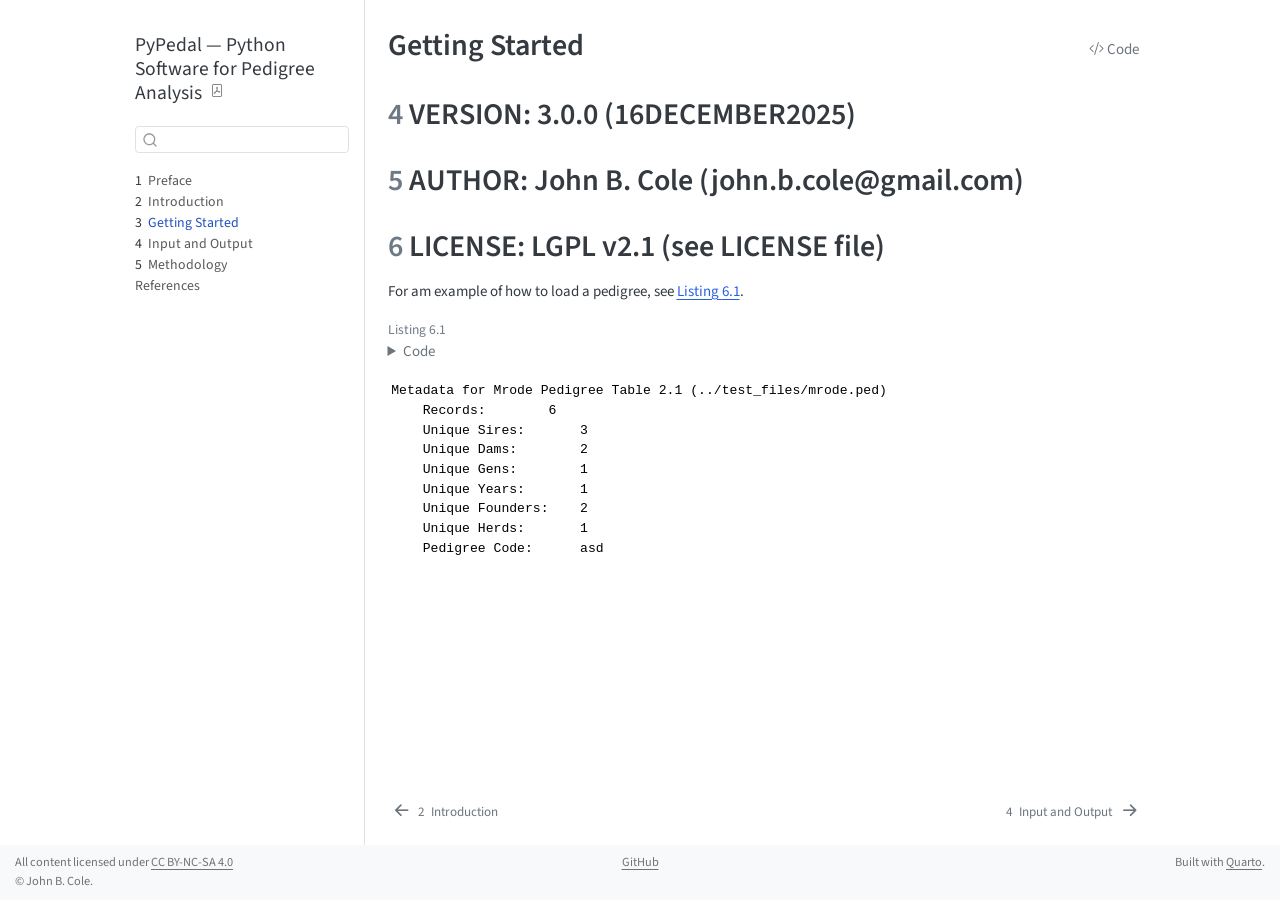
==== commit 887848f8: "pyp_graphics, pyp_jbc, and pyp_reports fixes. Documentation work." ====
--- a/docs/docs/getting_started.html
+++ b/docs/docs/getting_started.html
@@ -8,7 +8,7 @@
 
 <meta name="description" content="…">
 
-<title>3&nbsp; Getting Started – PyPedal --- Python Software for Pedigree Analysis</title>
+<title>Getting Started – PyPedal --- Python Software for Pedigree Analysis</title>
 <style>
 code{white-space: pre-wrap;}
 span.smallcaps{font-variant: small-caps;}
@@ -66,7 +66,7 @@
 <script src="site_libs/quarto-search/fuse.min.js"></script>
 <script src="site_libs/quarto-search/quarto-search.js"></script>
 <meta name="quarto:offset" content="./">
-<link href="./methodology.html" rel="next">
+<link href="./input-output.html" rel="next">
 <link href="./introduction.html" rel="prev">
 <script src="site_libs/quarto-html/quarto.js" type="module"></script>
 <script src="site_libs/quarto-html/tabsets/tabsets.js" type="module"></script>
@@ -168,8 +168,14 @@
 </li>
         <li class="sidebar-item">
   <div class="sidebar-item-container"> 
+  <a href="./input-output.html" class="sidebar-item-text sidebar-link">
+ <span class="menu-text"><span class="chapter-number">4</span>&nbsp; <span class="chapter-title">Input and Output</span></span></a>
+  </div>
+</li>
+        <li class="sidebar-item">
+  <div class="sidebar-item-container"> 
   <a href="./methodology.html" class="sidebar-item-text sidebar-link">
- <span class="menu-text"><span class="chapter-number">4</span>&nbsp; <span class="chapter-title">Methodology</span></span></a>
+ <span class="menu-text"><span class="chapter-number">5</span>&nbsp; <span class="chapter-title">Methodology</span></span></a>
   </div>
 </li>
         <li class="sidebar-item">
@@ -189,7 +195,7 @@
 
 <header id="title-block-header" class="quarto-title-block default">
 <div class="quarto-title">
-<div class="quarto-title-block"><div><h1 class="title"><span class="chapter-number">3</span>&nbsp; <span class="chapter-title">Getting Started</span></h1><button type="button" class="btn code-tools-button" id="quarto-code-tools-source"><i class="bi"></i> Code</button></div></div>
+<div class="quarto-title-block"><div><h1 class="title">Getting Started</h1><button type="button" class="btn code-tools-button" id="quarto-code-tools-source"><i class="bi"></i> Code</button></div></div>
 </div>
 
 
@@ -206,11 +212,24 @@
 </header>
 
 
-<p>For am example of how to load a pedigree, see <a href="#lst-load-pedigree" class="quarto-xref">Listing&nbsp;<span>3.1</span></a>.</p>
+<section id="section" class="level79">
+<p class="heading"></p>
+</section>
+<section id="version-3.0.0-16december2025" class="level1" data-number="4">
+<h1 data-number="4"><span class="header-section-number">4</span> VERSION: 3.0.0 (16DECEMBER2025)</h1>
+</section>
+<section id="author-john-b.-cole-john.b.colegmail.com" class="level1" data-number="5">
+<h1 data-number="5"><span class="header-section-number">5</span> AUTHOR: John B. Cole (john.b.cole@gmail.com)</h1>
+</section>
+<section id="license-lgpl-v2.1-see-license-file" class="level1" data-number="6">
+<h1 data-number="6"><span class="header-section-number">6</span> LICENSE: LGPL v2.1 (see LICENSE file)</h1>
+<section id="section-1" class="level79">
+<p class="heading"></p>
+<p>For am example of how to load a pedigree, see <a href="#lst-load-pedigree" class="quarto-xref">Listing&nbsp;<span>6.1</span></a>.</p>
 <div id="lst-load-pedigree" class="cell listing quarto-float quarto-figure quarto-figure-left anchored" data-execution_count="1">
 <figure class="quarto-float quarto-float-lst figure">
 <figcaption class="quarto-float-caption-top quarto-float-caption quarto-float-lst quarto-uncaptioned" id="lst-load-pedigree-caption-0ceaefa1-69ba-4598-a22c-09a6ac19f8ca">
-Listing&nbsp;3.1
+Listing&nbsp;6.1
 </figcaption>
 <div aria-describedby="lst-load-pedigree-caption-0ceaefa1-69ba-4598-a22c-09a6ac19f8ca">
 <details class="code-fold">
@@ -245,6 +264,8 @@
 
 <!-- -->
 
+</section>
+</section>
 
 </main> <!-- /main -->
 <script id="quarto-html-after-body" type="application/javascript">
@@ -705,33 +726,40 @@
       </a>          
   </div>
   <div class="nav-page nav-page-next">
-      <a href="./methodology.html" class="pagination-link" aria-label="Methodology">
-        <span class="nav-page-text"><span class="chapter-number">4</span>&nbsp; <span class="chapter-title">Methodology</span></span> <i class="bi bi-arrow-right-short"></i>
+      <a href="./input-output.html" class="pagination-link" aria-label="Input and Output">
+        <span class="nav-page-text"><span class="chapter-number">4</span>&nbsp; <span class="chapter-title">Input and Output</span></span> <i class="bi bi-arrow-right-short"></i>
       </a>
   </div>
 </nav><div class="modal fade" id="quarto-embedded-source-code-modal" tabindex="-1" aria-labelledby="quarto-embedded-source-code-modal-label" aria-hidden="true"><div class="modal-dialog modal-dialog-scrollable"><div class="modal-content"><div class="modal-header"><h5 class="modal-title" id="quarto-embedded-source-code-modal-label">Source Code</h5><button class="btn-close" data-bs-dismiss="modal"></button></div><div class="modal-body"><div class="">
-<div class="code-copy-outer-scaffold"><div class="sourceCode" id="cb3" data-shortcodes="false"><pre class="sourceCode markdown code-with-copy"><code class="sourceCode markdown"><span id="cb3-1"><a href="#cb3-1" aria-hidden="true" tabindex="-1"></a><span class="co">---</span></span>
-<span id="cb3-2"><a href="#cb3-2" aria-hidden="true" tabindex="-1"></a><span class="an">title:</span><span class="co"> "Getting Started"</span></span>
-<span id="cb3-3"><a href="#cb3-3" aria-hidden="true" tabindex="-1"></a><span class="co">---</span></span>
-<span id="cb3-4"><a href="#cb3-4" aria-hidden="true" tabindex="-1"></a></span>
-<span id="cb3-5"><a href="#cb3-5" aria-hidden="true" tabindex="-1"></a>For am example of how to load a pedigree, see @lst-load-pedigree.</span>
-<span id="cb3-6"><a href="#cb3-6" aria-hidden="true" tabindex="-1"></a></span>
-<span id="cb3-9"><a href="#cb3-9" aria-hidden="true" tabindex="-1"></a><span class="in">```{python}</span></span>
-<span id="cb3-10"><a href="#cb3-10" aria-hidden="true" tabindex="-1"></a><span class="co">#| label: lst-load-pedigree</span></span>
-<span id="cb3-11"><a href="#cb3-11" aria-hidden="true" tabindex="-1"></a><span class="co">#| fig-cap: "Loading a pedigree into PyPedal"</span></span>
-<span id="cb3-12"><a href="#cb3-12" aria-hidden="true" tabindex="-1"></a></span>
-<span id="cb3-13"><a href="#cb3-13" aria-hidden="true" tabindex="-1"></a><span class="im">from</span> PyPedal <span class="im">import</span> pyp_newclasses</span>
-<span id="cb3-14"><a href="#cb3-14" aria-hidden="true" tabindex="-1"></a>options <span class="op">=</span> {</span>
-<span id="cb3-15"><a href="#cb3-15" aria-hidden="true" tabindex="-1"></a>    <span class="st">'renumber'</span>: <span class="dv">0</span>,</span>
-<span id="cb3-16"><a href="#cb3-16" aria-hidden="true" tabindex="-1"></a>    <span class="st">'pedfile'</span>: <span class="st">'../test_files/mrode.ped'</span>,</span>
-<span id="cb3-17"><a href="#cb3-17" aria-hidden="true" tabindex="-1"></a>    <span class="st">'pedformat'</span>: <span class="st">'asd'</span>,</span>
-<span id="cb3-18"><a href="#cb3-18" aria-hidden="true" tabindex="-1"></a>    <span class="st">'pedname'</span>: <span class="st">'Mrode Pedigree Table 2.1'</span>,</span>
-<span id="cb3-19"><a href="#cb3-19" aria-hidden="true" tabindex="-1"></a>    <span class="st">'pedigree_is_renumbered'</span>: <span class="dv">1</span>,</span>
-<span id="cb3-20"><a href="#cb3-20" aria-hidden="true" tabindex="-1"></a>    <span class="st">'messages'</span>: <span class="st">'quiet'</span>,</span>
-<span id="cb3-21"><a href="#cb3-21" aria-hidden="true" tabindex="-1"></a>}</span>
-<span id="cb3-22"><a href="#cb3-22" aria-hidden="true" tabindex="-1"></a>result <span class="op">=</span> pyp_newclasses.load_pedigree(options)</span>
-<span id="cb3-23"><a href="#cb3-23" aria-hidden="true" tabindex="-1"></a>result.metadata.printme()</span>
-<span id="cb3-24"><a href="#cb3-24" aria-hidden="true" tabindex="-1"></a><span class="in">```</span></span>
+<div class="code-copy-outer-scaffold"><div class="sourceCode" id="cb3" data-shortcodes="false"><pre class="sourceCode markdown code-with-copy"><code class="sourceCode markdown"><span id="cb3-1"><a href="#cb3-1" aria-hidden="true" tabindex="-1"></a>###############################################################################</span>
+<span id="cb3-2"><a href="#cb3-2" aria-hidden="true" tabindex="-1"></a><span class="fu"># NAME: getting_started.qmd</span></span>
+<span id="cb3-3"><a href="#cb3-3" aria-hidden="true" tabindex="-1"></a><span class="fu"># VERSION: 3.0.0 (16DECEMBER2025)</span></span>
+<span id="cb3-4"><a href="#cb3-4" aria-hidden="true" tabindex="-1"></a><span class="fu"># AUTHOR: John B. Cole (john.b.cole@gmail.com)</span></span>
+<span id="cb3-5"><a href="#cb3-5" aria-hidden="true" tabindex="-1"></a><span class="fu"># LICENSE: LGPL v2.1 (see LICENSE file)</span></span>
+<span id="cb3-6"><a href="#cb3-6" aria-hidden="true" tabindex="-1"></a>###############################################################################</span>
+<span id="cb3-7"><a href="#cb3-7" aria-hidden="true" tabindex="-1"></a></span>
+<span id="cb3-8"><a href="#cb3-8" aria-hidden="true" tabindex="-1"></a>---</span>
+<span id="cb3-9"><a href="#cb3-9" aria-hidden="true" tabindex="-1"></a>title: "Getting Started"</span>
+<span id="cb3-10"><a href="#cb3-10" aria-hidden="true" tabindex="-1"></a>---</span>
+<span id="cb3-11"><a href="#cb3-11" aria-hidden="true" tabindex="-1"></a></span>
+<span id="cb3-12"><a href="#cb3-12" aria-hidden="true" tabindex="-1"></a>For am example of how to load a pedigree, see @lst-load-pedigree.</span>
+<span id="cb3-13"><a href="#cb3-13" aria-hidden="true" tabindex="-1"></a></span>
+<span id="cb3-16"><a href="#cb3-16" aria-hidden="true" tabindex="-1"></a><span class="in">```{python}</span></span>
+<span id="cb3-17"><a href="#cb3-17" aria-hidden="true" tabindex="-1"></a><span class="co">#| label: lst-load-pedigree</span></span>
+<span id="cb3-18"><a href="#cb3-18" aria-hidden="true" tabindex="-1"></a><span class="co">#| fig-cap: "Loading a pedigree into PyPedal"</span></span>
+<span id="cb3-19"><a href="#cb3-19" aria-hidden="true" tabindex="-1"></a></span>
+<span id="cb3-20"><a href="#cb3-20" aria-hidden="true" tabindex="-1"></a><span class="im">from</span> PyPedal <span class="im">import</span> pyp_newclasses</span>
+<span id="cb3-21"><a href="#cb3-21" aria-hidden="true" tabindex="-1"></a>options <span class="op">=</span> {</span>
+<span id="cb3-22"><a href="#cb3-22" aria-hidden="true" tabindex="-1"></a>    <span class="st">'renumber'</span>: <span class="dv">0</span>,</span>
+<span id="cb3-23"><a href="#cb3-23" aria-hidden="true" tabindex="-1"></a>    <span class="st">'pedfile'</span>: <span class="st">'../test_files/mrode.ped'</span>,</span>
+<span id="cb3-24"><a href="#cb3-24" aria-hidden="true" tabindex="-1"></a>    <span class="st">'pedformat'</span>: <span class="st">'asd'</span>,</span>
+<span id="cb3-25"><a href="#cb3-25" aria-hidden="true" tabindex="-1"></a>    <span class="st">'pedname'</span>: <span class="st">'Mrode Pedigree Table 2.1'</span>,</span>
+<span id="cb3-26"><a href="#cb3-26" aria-hidden="true" tabindex="-1"></a>    <span class="st">'pedigree_is_renumbered'</span>: <span class="dv">1</span>,</span>
+<span id="cb3-27"><a href="#cb3-27" aria-hidden="true" tabindex="-1"></a>    <span class="st">'messages'</span>: <span class="st">'quiet'</span>,</span>
+<span id="cb3-28"><a href="#cb3-28" aria-hidden="true" tabindex="-1"></a>}</span>
+<span id="cb3-29"><a href="#cb3-29" aria-hidden="true" tabindex="-1"></a>result <span class="op">=</span> pyp_newclasses.load_pedigree(options)</span>
+<span id="cb3-30"><a href="#cb3-30" aria-hidden="true" tabindex="-1"></a>result.metadata.printme()</span>
+<span id="cb3-31"><a href="#cb3-31" aria-hidden="true" tabindex="-1"></a><span class="in">```</span></span>
 </code></pre></div><button title="Copy to Clipboard" class="code-copy-button" data-in-quarto-modal=""><i class="bi"></i></button></div>
 </div></div></div></div></div>
 </div> <!-- /content -->
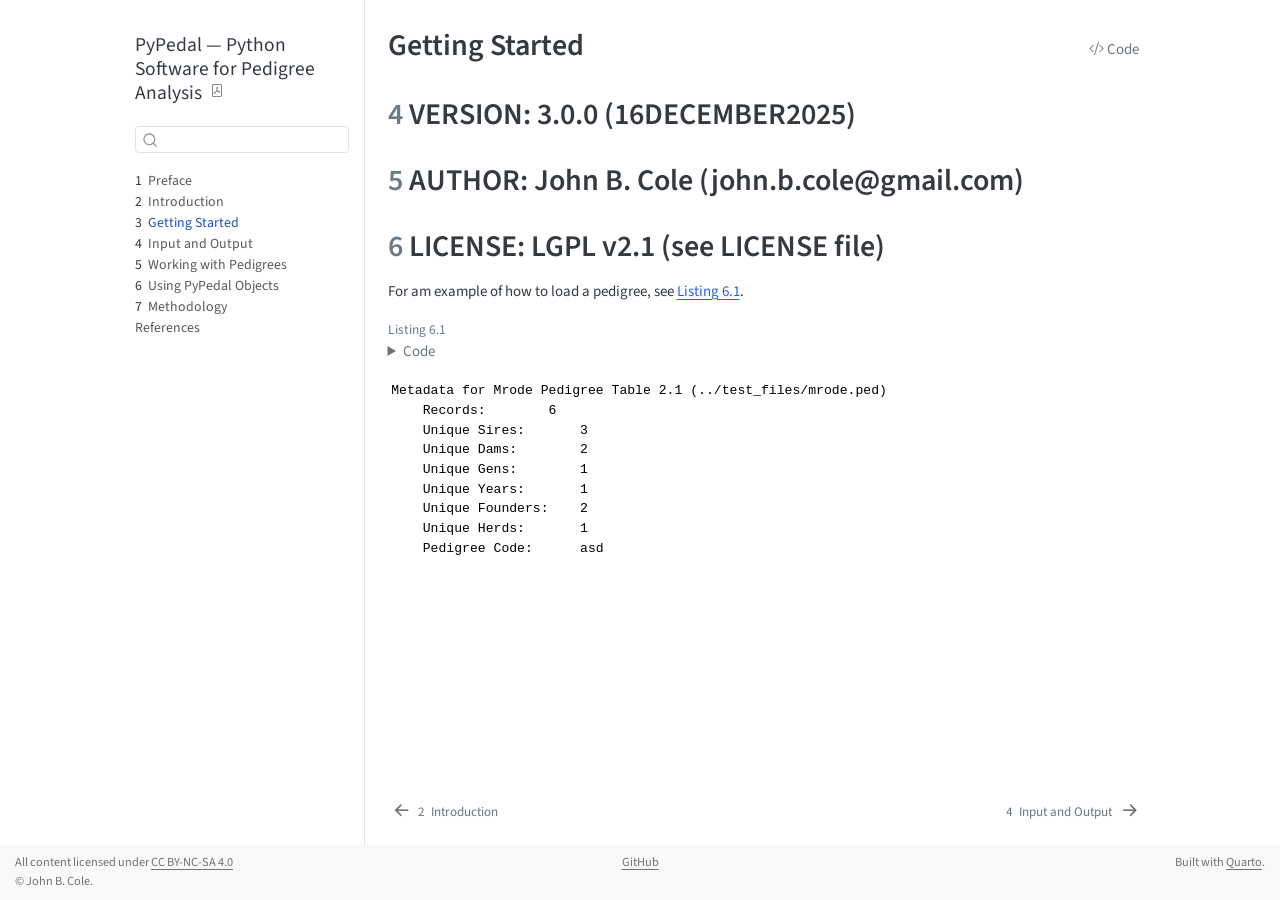
==== commit 543731ad: "More documentation work. I don't love Markdown tables." ====
--- a/docs/docs/getting_started.html
+++ b/docs/docs/getting_started.html
@@ -174,8 +174,20 @@
 </li>
         <li class="sidebar-item">
   <div class="sidebar-item-container"> 
+  <a href="./calculations.html" class="sidebar-item-text sidebar-link">
+ <span class="menu-text"><span class="chapter-number">5</span>&nbsp; <span class="chapter-title">Working with Pedigrees</span></span></a>
+  </div>
+</li>
+        <li class="sidebar-item">
+  <div class="sidebar-item-container"> 
+  <a href="./objects.html" class="sidebar-item-text sidebar-link">
+ <span class="menu-text"><span class="chapter-number">6</span>&nbsp; <span class="chapter-title">Using PyPedal Objects</span></span></a>
+  </div>
+</li>
+        <li class="sidebar-item">
+  <div class="sidebar-item-container"> 
   <a href="./methodology.html" class="sidebar-item-text sidebar-link">
- <span class="menu-text"><span class="chapter-number">5</span>&nbsp; <span class="chapter-title">Methodology</span></span></a>
+ <span class="menu-text"><span class="chapter-number">7</span>&nbsp; <span class="chapter-title">Methodology</span></span></a>
   </div>
 </li>
         <li class="sidebar-item">
